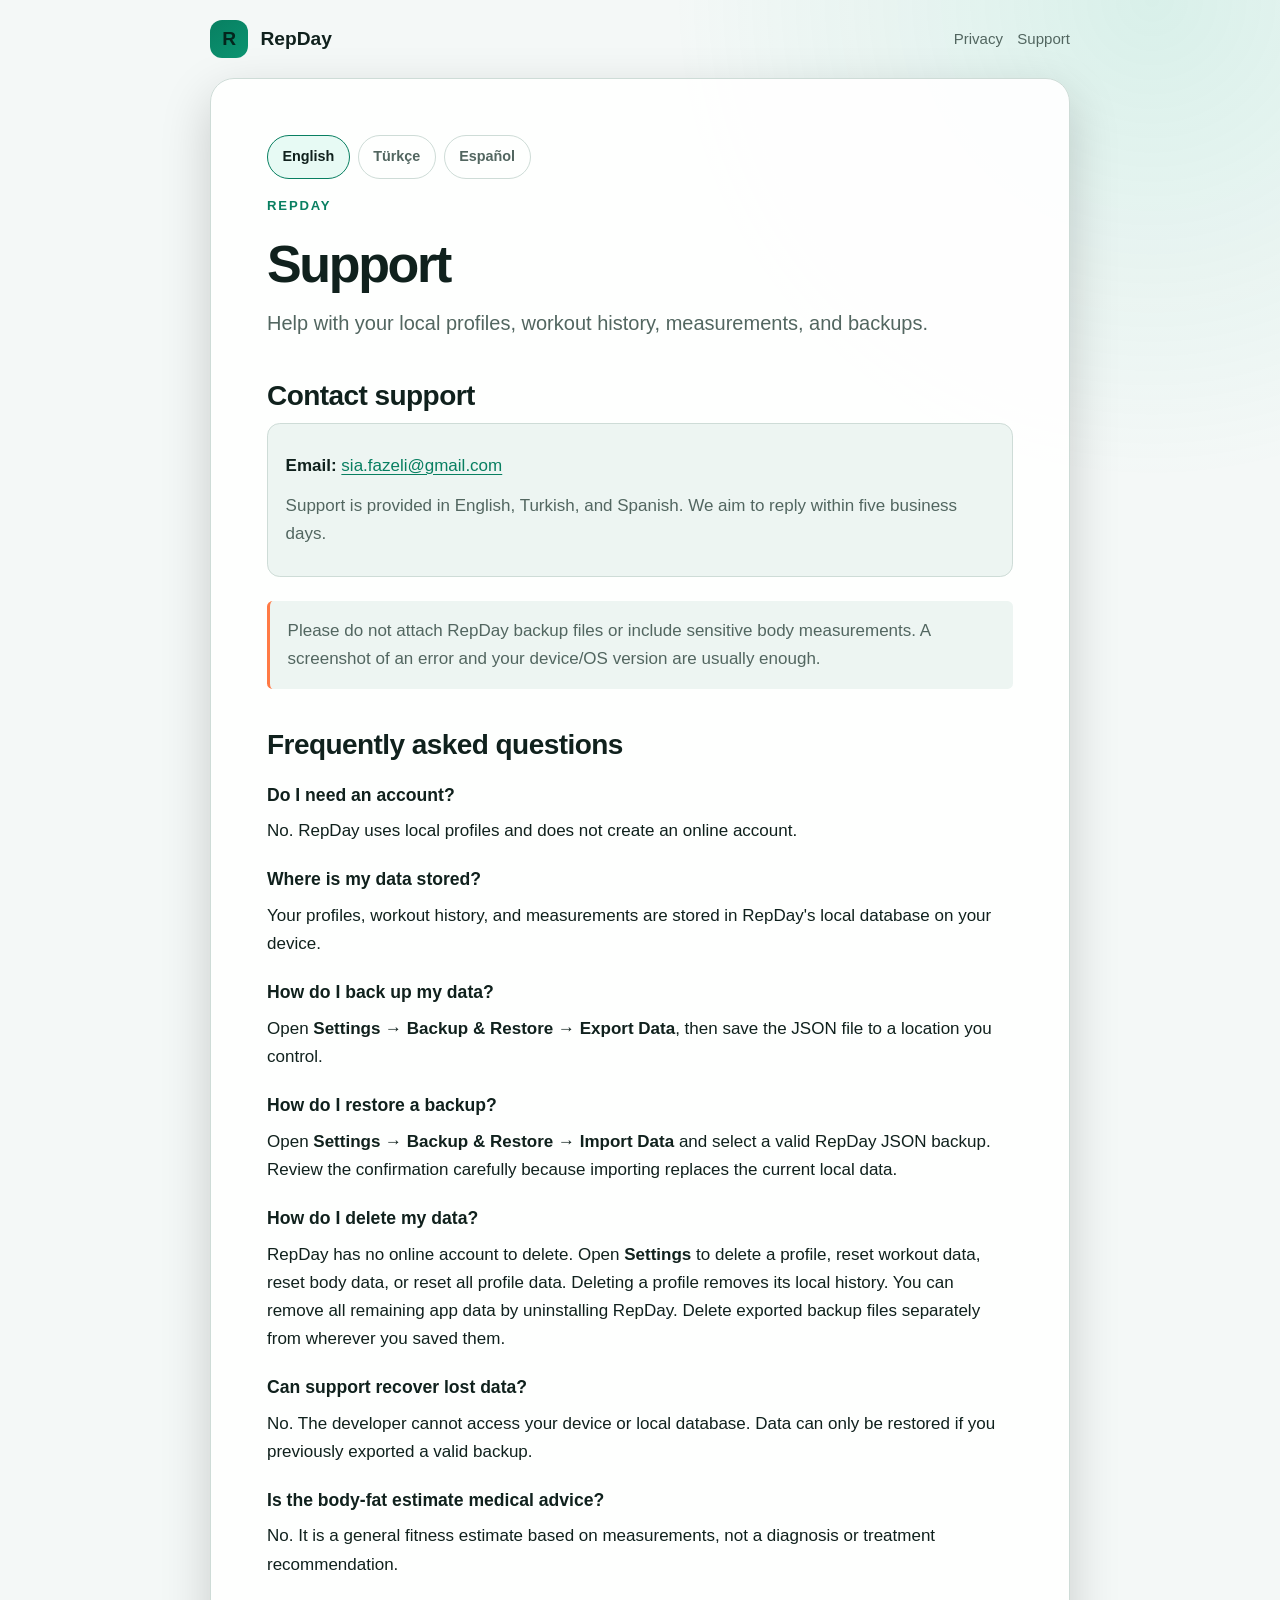
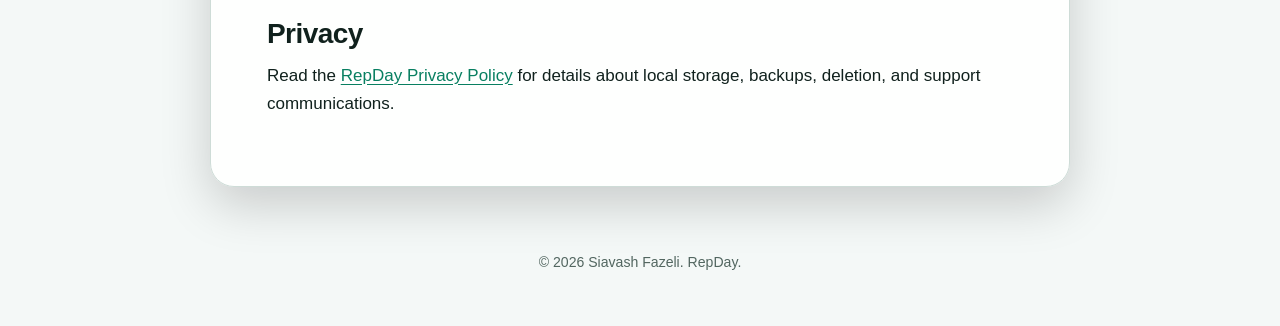
==== support/index.html @ 1bf4986c "Prapare privacy and support pages" ====
<!doctype html>
<html lang="en">
  <head>
    <meta charset="utf-8">
    <meta name="viewport" content="width=device-width, initial-scale=1">
    <meta name="description" content="RepDay support and data deletion instructions.">
    <title>Support — RepDay</title>
    <link rel="stylesheet" href="../assets/styles.css">
  </head>
  <body>
    <header class="site-header">
      <a class="brand" href="../" aria-label="RepDay home">
        <span class="brand-mark" aria-hidden="true">R</span>
        <span>RepDay</span>
      </a>
      <nav class="top-nav" aria-label="Main navigation">
        <a href="../privacy/">Privacy</a>
        <a href="../support/">Support</a>
      </nav>
    </header>

    <main>
      <article class="document">
        <div class="language-switcher" aria-label="Language">
          <button class="language-button" type="button" data-language-button="en" aria-pressed="true">English</button>
          <button class="language-button" type="button" data-language-button="tr" aria-pressed="false">Türkçe</button>
          <button class="language-button" type="button" data-language-button="es" aria-pressed="false">Español</button>
        </div>

        <section data-language-panel="en">
          <p class="eyebrow">RepDay</p>
          <h1 class="document-title">Support</h1>
          <p class="lead">Help with your local profiles, workout history, measurements, and backups.</p>

          <h2>Contact support</h2>
          <div class="contact-box">
            <p><strong>Email:</strong> <a href="mailto:sia.fazeli@gmail.com?subject=RepDay%20Support">sia.fazeli@gmail.com</a></p>
            <p class="muted">Support is provided in English, Turkish, and Spanish. We aim to reply within five business days.</p>
          </div>
          <p class="note warning">
            Please do not attach RepDay backup files or include sensitive body measurements.
            A screenshot of an error and your device/OS version are usually enough.
          </p>

          <h2>Frequently asked questions</h2>
          <h3>Do I need an account?</h3>
          <p>No. RepDay uses local profiles and does not create an online account.</p>

          <h3>Where is my data stored?</h3>
          <p>Your profiles, workout history, and measurements are stored in RepDay's local database on your device.</p>

          <h3>How do I back up my data?</h3>
          <p>Open <strong>Settings → Backup &amp; Restore → Export Data</strong>, then save the JSON file to a location you control.</p>

          <h3>How do I restore a backup?</h3>
          <p>Open <strong>Settings → Backup &amp; Restore → Import Data</strong> and select a valid RepDay JSON backup. Review the confirmation carefully because importing replaces the current local data.</p>

          <h3>How do I delete my data?</h3>
          <p>
            RepDay has no online account to delete. Open <strong>Settings</strong> to delete
            a profile, reset workout data, reset body data, or reset all profile data.
            Deleting a profile removes its local history. You can remove all remaining
            app data by uninstalling RepDay. Delete exported backup files separately
            from wherever you saved them.
          </p>

          <h3>Can support recover lost data?</h3>
          <p>No. The developer cannot access your device or local database. Data can only be restored if you previously exported a valid backup.</p>

          <h3>Is the body-fat estimate medical advice?</h3>
          <p>No. It is a general fitness estimate based on measurements, not a diagnosis or treatment recommendation.</p>

          <h2>Privacy</h2>
          <p>Read the <a href="../privacy/">RepDay Privacy Policy</a> for details about local storage, backups, deletion, and support communications.</p>
        </section>

        <section data-language-panel="tr" hidden>
          <p class="eyebrow">RepDay</p>
          <h1 class="document-title">Destek</h1>
          <p class="lead">Yerel profiller, antrenman geçmişi, ölçümler ve yedeklemeler için yardım.</p>

          <h2>Desteğe ulaşın</h2>
          <div class="contact-box">
            <p><strong>E-posta:</strong> <a href="mailto:sia.fazeli@gmail.com?subject=RepDay%20Destek">sia.fazeli@gmail.com</a></p>
            <p class="muted">İngilizce, Türkçe ve İspanyolca destek sunulur. Beş iş günü içinde yanıtlamayı hedefliyoruz.</p>
          </div>
          <p class="note warning">
            Lütfen RepDay yedek dosyalarını eklemeyin veya hassas vücut ölçümlerini
            paylaşmayın. Hata ekranı görüntüsü ile cihaz ve işletim sistemi sürümü genellikle yeterlidir.
          </p>

          <h2>Sık sorulan sorular</h2>
          <h3>Hesap oluşturmam gerekir mi?</h3>
          <p>Hayır. RepDay yerel profiller kullanır ve çevrimiçi hesap oluşturmaz.</p>

          <h3>Verilerim nerede saklanır?</h3>
          <p>Profilleriniz, antrenman geçmişiniz ve ölçümleriniz cihazınızdaki RepDay yerel veritabanında saklanır.</p>

          <h3>Verilerimi nasıl yedeklerim?</h3>
          <p><strong>Ayarlar → Yedekleme ve Geri Yükleme → Verileri Dışa Aktar</strong> yolunu açın ve JSON dosyasını kontrolünüzdeki bir konuma kaydedin.</p>

          <h3>Yedeği nasıl geri yüklerim?</h3>
          <p><strong>Ayarlar → Yedekleme ve Geri Yükleme → Verileri İçe Aktar</strong> yolunu açın ve geçerli bir RepDay JSON yedeği seçin. İçe aktarma mevcut yerel verilerin yerine geçeceği için onay ekranını dikkatle okuyun.</p>

          <h3>Verilerimi nasıl silerim?</h3>
          <p>
            RepDay'de silinecek çevrimiçi bir hesap yoktur. Bir profili silmek, antrenman
            verilerini, vücut verilerini veya tüm profil verilerini sıfırlamak için
            <strong>Ayarlar</strong>'ı açın. Profil silindiğinde yerel geçmişi de silinir.
            Kalan tüm uygulama verilerini RepDay'i kaldırarak silebilirsiniz. Dışa
            aktardığınız yedek dosyalarını kaydettiğiniz yerden ayrıca silin.
          </p>

          <h3>Destek kayıp verileri kurtarabilir mi?</h3>
          <p>Hayır. Geliştirici cihazınıza veya yerel veritabanınıza erişemez. Veriler ancak daha önce geçerli bir yedek oluşturduysanız geri yüklenebilir.</p>

          <h3>Vücut yağ tahmini tıbbi tavsiye midir?</h3>
          <p>Hayır. Ölçümlere dayalı genel bir fitness tahminidir; tanı veya tedavi önerisi değildir.</p>

          <h2>Gizlilik</h2>
          <p>Yerel saklama, yedekleme, silme ve destek iletişimi ayrıntıları için <a href="../privacy/?lang=tr">RepDay Gizlilik Politikası</a>'nı okuyun.</p>
        </section>

        <section data-language-panel="es" hidden>
          <p class="eyebrow">RepDay</p>
          <h1 class="document-title">Soporte</h1>
          <p class="lead">Ayuda con perfiles locales, historial de entrenamientos, medidas y copias de seguridad.</p>

          <h2>Contactar con soporte</h2>
          <div class="contact-box">
            <p><strong>Correo:</strong> <a href="mailto:sia.fazeli@gmail.com?subject=Soporte%20de%20RepDay">sia.fazeli@gmail.com</a></p>
            <p class="muted">Se ofrece soporte en inglés, turco y español. Intentamos responder en un plazo de cinco días laborables.</p>
          </div>
          <p class="note warning">
            No adjuntes copias de seguridad de RepDay ni incluyas medidas corporales
            sensibles. Normalmente basta con una captura del error y la versión del dispositivo y del sistema.
          </p>

          <h2>Preguntas frecuentes</h2>
          <h3>¿Necesito una cuenta?</h3>
          <p>No. RepDay utiliza perfiles locales y no crea cuentas en línea.</p>

          <h3>¿Dónde se guardan mis datos?</h3>
          <p>Los perfiles, entrenamientos y medidas se guardan en la base de datos local de RepDay en tu dispositivo.</p>

          <h3>¿Cómo hago una copia de seguridad?</h3>
          <p>Abre <strong>Ajustes → Copia y restauración → Exportar datos</strong> y guarda el archivo JSON en una ubicación bajo tu control.</p>

          <h3>¿Cómo restauro una copia?</h3>
          <p>Abre <strong>Ajustes → Copia y restauración → Importar datos</strong> y selecciona una copia JSON válida de RepDay. Revisa la confirmación porque la importación sustituye los datos locales actuales.</p>

          <h3>¿Cómo elimino mis datos?</h3>
          <p>
            RepDay no tiene una cuenta en línea que eliminar. Abre <strong>Ajustes</strong>
            para eliminar un perfil o restablecer entrenamientos, medidas o todos los
            datos del perfil. Al eliminar un perfil también se borra su historial local.
            Puedes borrar el resto de los datos desinstalando RepDay. Elimina por separado
            las copias exportadas desde el lugar donde las guardaste.
          </p>

          <h3>¿Puede soporte recuperar datos perdidos?</h3>
          <p>No. El desarrollador no puede acceder a tu dispositivo ni a la base de datos local. Solo puedes restaurar datos si exportaste previamente una copia válida.</p>

          <h3>¿La estimación de grasa corporal es consejo médico?</h3>
          <p>No. Es una estimación general basada en medidas, no un diagnóstico ni una recomendación de tratamiento.</p>

          <h2>Privacidad</h2>
          <p>Consulta la <a href="../privacy/?lang=es">Política de privacidad de RepDay</a> para conocer los detalles sobre almacenamiento local, copias, eliminación y comunicaciones de soporte.</p>
        </section>
      </article>
    </main>

    <footer class="site-footer">
      <p>© 2026 Siavash Fazeli. RepDay.</p>
    </footer>
    <script src="../assets/site.js"></script>
  </body>
</html>
---- assets/styles.css ----
:root {
  color-scheme: light dark;
  --bg: #07111f;
  --surface: #0d1b2d;
  --surface-strong: #13243a;
  --text: #f6f8fb;
  --muted: #aab6c7;
  --line: #263950;
  --accent: #44d7ae;
  --accent-strong: #23b98f;
  --warning: #ff7a45;
  --max-width: 860px;
}

* {
  box-sizing: border-box;
}

html {
  background: var(--bg);
  scroll-behavior: smooth;
}

body {
  min-height: 100vh;
  margin: 0;
  background:
    radial-gradient(circle at 90% 0%, rgba(68, 215, 174, 0.13), transparent 30rem),
    var(--bg);
  color: var(--text);
  font-family: Inter, ui-sans-serif, -apple-system, BlinkMacSystemFont, "Segoe UI", sans-serif;
  font-size: 17px;
  line-height: 1.65;
}

a {
  color: var(--accent);
  text-underline-offset: 0.18em;
}

a:hover {
  color: #7ce8ca;
}

.site-header,
.site-footer,
main {
  width: min(calc(100% - 2rem), var(--max-width));
  margin-inline: auto;
}

.site-header {
  display: flex;
  align-items: center;
  justify-content: space-between;
  gap: 1rem;
  padding-block: 1.25rem;
}

.brand {
  display: inline-flex;
  align-items: center;
  gap: 0.75rem;
  color: var(--text);
  font-size: 1.2rem;
  font-weight: 800;
  text-decoration: none;
}

.brand-mark {
  display: grid;
  width: 2.4rem;
  height: 2.4rem;
  place-items: center;
  border-radius: 0.75rem;
  background: linear-gradient(145deg, var(--accent), var(--accent-strong));
  color: #04261d;
  font-weight: 900;
}

.top-nav {
  display: flex;
  flex-wrap: wrap;
  justify-content: flex-end;
  gap: 0.9rem;
  font-size: 0.94rem;
}

.top-nav a {
  color: var(--muted);
  text-decoration: none;
}

.top-nav a:hover {
  color: var(--text);
}

.hero {
  padding: clamp(3rem, 9vw, 6.5rem) 0 2.5rem;
}

.eyebrow {
  margin: 0 0 0.5rem;
  color: var(--accent);
  font-size: 0.82rem;
  font-weight: 800;
  letter-spacing: 0.14em;
  text-transform: uppercase;
}

h1,
h2,
h3 {
  line-height: 1.18;
}

h1 {
  max-width: 720px;
  margin: 0;
  font-size: clamp(2.25rem, 7vw, 4.5rem);
  letter-spacing: -0.045em;
}

h2 {
  margin: 2.4rem 0 0.7rem;
  font-size: clamp(1.35rem, 4vw, 1.75rem);
  letter-spacing: -0.02em;
}

h3 {
  margin: 1.5rem 0 0.4rem;
  font-size: 1.1rem;
}

p,
ul {
  margin-block: 0.75rem;
}

li + li {
  margin-top: 0.45rem;
}

.lead {
  max-width: 690px;
  color: var(--muted);
  font-size: clamp(1.05rem, 2.5vw, 1.25rem);
}

.card-grid {
  display: grid;
  grid-template-columns: repeat(2, minmax(0, 1fr));
  gap: 1rem;
  padding-bottom: 4rem;
}

.card,
.document {
  border: 1px solid var(--line);
  background: rgba(13, 27, 45, 0.9);
  box-shadow: 0 18px 50px rgba(0, 0, 0, 0.18);
}

.card {
  padding: 1.5rem;
  border-radius: 1.25rem;
  color: var(--text);
  text-decoration: none;
}

.card:hover {
  border-color: var(--accent-strong);
  transform: translateY(-2px);
}

.card h2 {
  margin-top: 0;
}

.card p {
  color: var(--muted);
}

.document {
  margin-bottom: 4rem;
  padding: clamp(1.25rem, 5vw, 3.5rem);
  border-radius: 1.5rem;
}

.document-title {
  margin-top: 1.1rem;
  font-size: clamp(2rem, 6vw, 3.25rem);
}

.meta,
.note,
.muted {
  color: var(--muted);
}

.note {
  margin-block: 1.5rem;
  padding: 1rem 1.1rem;
  border-left: 3px solid var(--accent);
  border-radius: 0.35rem;
  background: var(--surface-strong);
}

.warning {
  border-left-color: var(--warning);
}

.language-switcher {
  display: flex;
  flex-wrap: wrap;
  gap: 0.5rem;
  margin-bottom: 1rem;
}

.language-button {
  min-height: 2.65rem;
  padding: 0.55rem 0.9rem;
  border: 1px solid var(--line);
  border-radius: 999px;
  background: transparent;
  color: var(--muted);
  cursor: pointer;
  font: inherit;
  font-size: 0.9rem;
  font-weight: 700;
}

.language-button:hover,
.language-button[aria-pressed="true"] {
  border-color: var(--accent);
  background: rgba(68, 215, 174, 0.12);
  color: var(--text);
}

[data-language-panel][hidden] {
  display: none;
}

.contact-box {
  padding: 1rem 1.1rem;
  border: 1px solid var(--line);
  border-radius: 0.8rem;
  background: var(--surface-strong);
}

.contact-box address {
  font-style: normal;
}

.site-footer {
  padding-block: 0 2.5rem;
  color: var(--muted);
  font-size: 0.88rem;
  text-align: center;
}

@media (max-width: 640px) {
  .site-header {
    align-items: flex-start;
    flex-direction: column;
  }

  .top-nav {
    justify-content: flex-start;
  }

  .hero {
    padding-top: 2.5rem;
  }

  .card-grid {
    grid-template-columns: 1fr;
  }
}

@media (prefers-reduced-motion: no-preference) {
  .card,
  .language-button {
    transition: 160ms ease;
  }
}

@media (prefers-color-scheme: light) {
  :root {
    --bg: #f4f8f7;
    --surface: #ffffff;
    --surface-strong: #edf5f2;
    --text: #10211d;
    --muted: #526660;
    --line: #cedcd7;
    --accent: #087f61;
    --accent-strong: #0b9471;
  }

  body {
    background:
      radial-gradient(circle at 90% 0%, rgba(35, 185, 143, 0.13), transparent 30rem),
      var(--bg);
  }

  .card,
  .document {
    background: rgba(255, 255, 255, 0.94);
  }
}
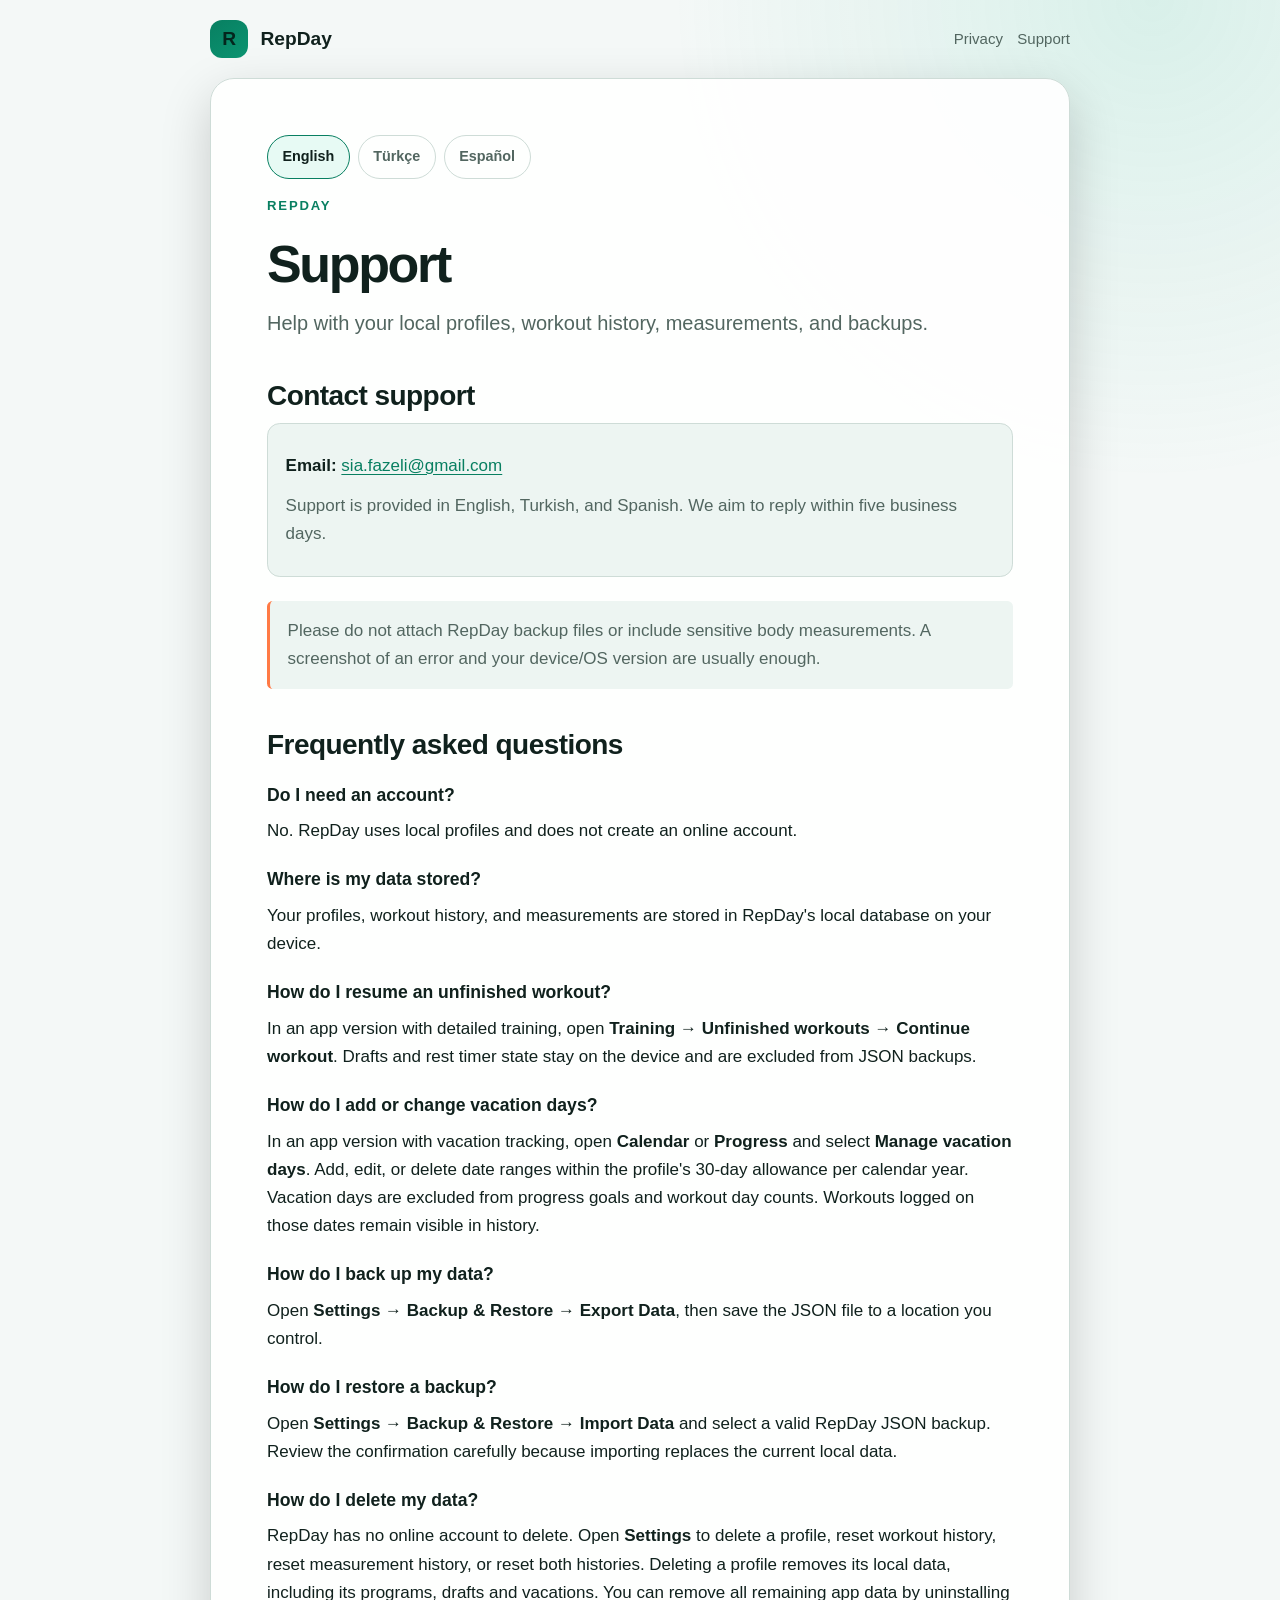
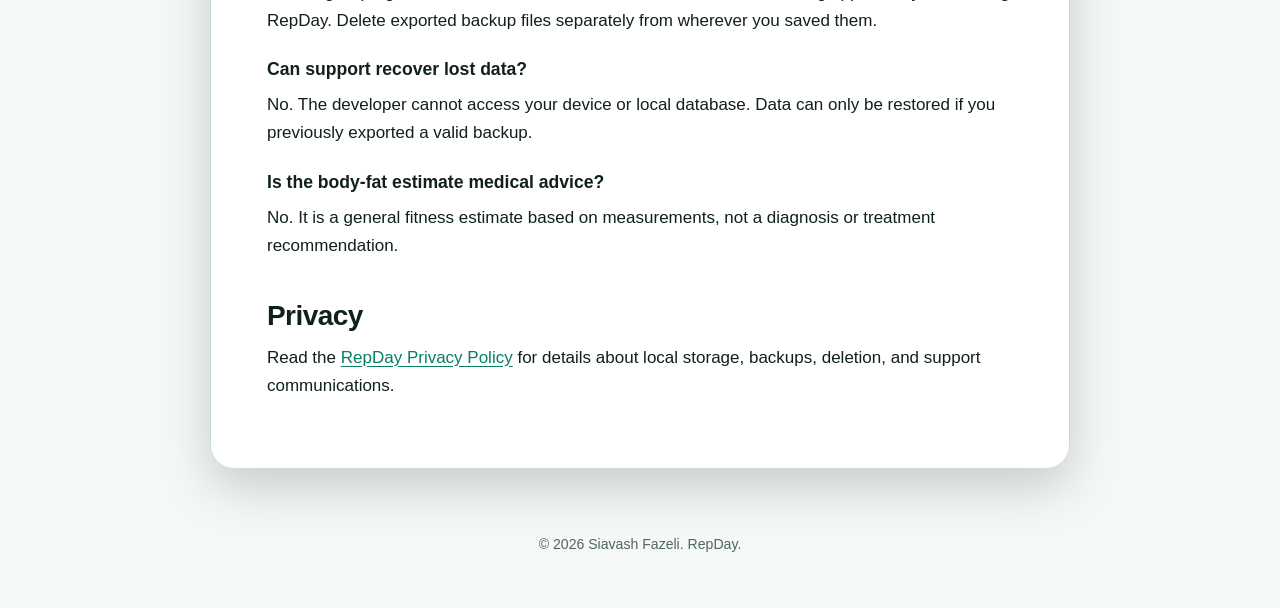
==== commit fc6d8104: "Document workout and vacation data in privacy and support" ====
--- a/support/index.html
+++ b/support/index.html
@@ -49,6 +49,12 @@
           <h3>Where is my data stored?</h3>
           <p>Your profiles, workout history, and measurements are stored in RepDay's local database on your device.</p>
 
+          <h3>How do I resume an unfinished workout?</h3>
+          <p>In an app version with detailed training, open <strong>Training → Unfinished workouts → Continue workout</strong>. Drafts and rest timer state stay on the device and are excluded from JSON backups.</p>
+
+          <h3>How do I add or change vacation days?</h3>
+          <p>In an app version with vacation tracking, open <strong>Calendar</strong> or <strong>Progress</strong> and select <strong>Manage vacation days</strong>. Add, edit, or delete date ranges within the profile's 30-day allowance per calendar year. Vacation days are excluded from progress goals and workout day counts. Workouts logged on those dates remain visible in history.</p>
+
           <h3>How do I back up my data?</h3>
           <p>Open <strong>Settings → Backup &amp; Restore → Export Data</strong>, then save the JSON file to a location you control.</p>
 
@@ -58,8 +64,9 @@
           <h3>How do I delete my data?</h3>
           <p>
             RepDay has no online account to delete. Open <strong>Settings</strong> to delete
-            a profile, reset workout data, reset body data, or reset all profile data.
-            Deleting a profile removes its local history. You can remove all remaining
+            a profile, reset workout history, reset measurement history, or reset both
+            histories. Deleting a profile removes its local data, including its programs,
+            drafts and vacations. You can remove all remaining
             app data by uninstalling RepDay. Delete exported backup files separately
             from wherever you saved them.
           </p>
@@ -96,6 +103,12 @@
           <h3>Verilerim nerede saklanır?</h3>
           <p>Profilleriniz, antrenman geçmişiniz ve ölçümleriniz cihazınızdaki RepDay yerel veritabanında saklanır.</p>
 
+          <h3>Yarım kalan antrenmana nasıl devam ederim?</h3>
+          <p>Detaylı antrenman özelliği bulunan bir sürümde <strong>Antrenman → Yarım kalan antrenmanlar → Antrenmana devam et</strong> yolunu açın. Taslaklar ve dinlenme sayacının durumu cihazda kalır ve JSON yedeklerine dahil edilmez.</p>
+
+          <h3>Tatil günlerini nasıl ekler veya değiştiririm?</h3>
+          <p>Tatil takibi bulunan bir sürümde <strong>Takvim</strong> veya <strong>İlerleme</strong> ekranından <strong>Tatil günlerini yönet</strong> seçeneğini açın. Profilinizin takvim yılı başına 30 günlük hakkı içinde tarih aralıklarını ekleyebilir, düzenleyebilir veya silebilirsiniz. Tatil günleri hedeflerden ve antrenman günü sayısından çıkarılır. O günlerde yaptığınız antrenmanları geçmişte görebilirsiniz.</p>
+
           <h3>Verilerimi nasıl yedeklerim?</h3>
           <p><strong>Ayarlar → Yedekleme ve Geri Yükleme → Verileri Dışa Aktar</strong> yolunu açın ve JSON dosyasını kontrolünüzdeki bir konuma kaydedin.</p>
 
@@ -105,8 +118,9 @@
           <h3>Verilerimi nasıl silerim?</h3>
           <p>
             RepDay'de silinecek çevrimiçi bir hesap yoktur. Bir profili silmek, antrenman
-            verilerini, vücut verilerini veya tüm profil verilerini sıfırlamak için
-            <strong>Ayarlar</strong>'ı açın. Profil silindiğinde yerel geçmişi de silinir.
+            geçmişini, ölçüm geçmişini veya her iki geçmişi sıfırlamak için
+            <strong>Ayarlar</strong>'ı açın. Bir profil silindiğinde programları,
+            taslakları ve tatilleri dahil tüm yerel veriler silinir.
             Kalan tüm uygulama verilerini RepDay'i kaldırarak silebilirsiniz. Dışa
             aktardığınız yedek dosyalarını kaydettiğiniz yerden ayrıca silin.
           </p>
@@ -143,6 +157,12 @@
           <h3>¿Dónde se guardan mis datos?</h3>
           <p>Los perfiles, entrenamientos y medidas se guardan en la base de datos local de RepDay en tu dispositivo.</p>
 
+          <h3>¿Cómo continúo un entrenamiento sin terminar?</h3>
+          <p>En una versión con registro detallado, abre la sección de entrenamientos, busca los entrenamientos sin terminar y elige continuar. Los borradores y el estado del temporizador de descanso se quedan en el dispositivo y se excluyen de las copias JSON.</p>
+
+          <h3>¿Cómo añado o modifico mis días de vacaciones?</h3>
+          <p>En una versión con esta función, abre <strong>Calendario</strong> o <strong>Progreso</strong> y selecciona la opción para gestionar las vacaciones. Puedes añadir, editar o eliminar intervalos dentro del límite de 30 días por perfil y año natural. Las vacaciones se excluyen de los objetivos y del recuento de días de entrenamiento. Los entrenamientos registrados en esas fechas siguen disponibles en el historial.</p>
+
           <h3>¿Cómo hago una copia de seguridad?</h3>
           <p>Abre <strong>Ajustes → Copia y restauración → Exportar datos</strong> y guarda el archivo JSON en una ubicación bajo tu control.</p>
 
@@ -152,8 +172,9 @@
           <h3>¿Cómo elimino mis datos?</h3>
           <p>
             RepDay no tiene una cuenta en línea que eliminar. Abre <strong>Ajustes</strong>
-            para eliminar un perfil o restablecer entrenamientos, medidas o todos los
-            datos del perfil. Al eliminar un perfil también se borra su historial local.
+            para eliminar un perfil o restablecer el historial de entrenamientos, el de
+            medidas o ambos. Al eliminar un perfil se borran sus datos locales, incluidos
+            sus programas, borradores y vacaciones.
             Puedes borrar el resto de los datos desinstalando RepDay. Elimina por separado
             las copias exportadas desde el lugar donde las guardaste.
           </p>
